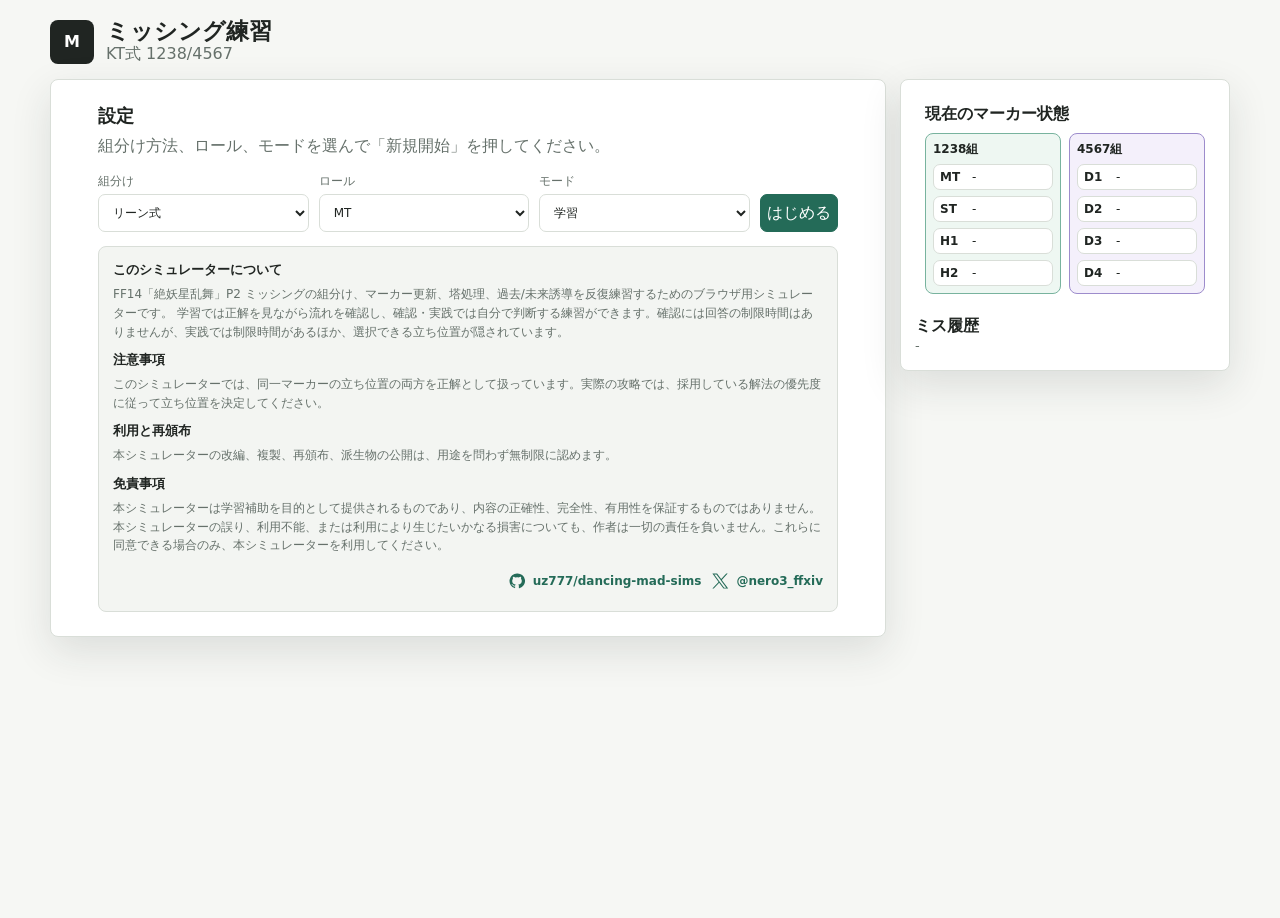
==== p2-missing/index.html @ bab9f6a1 "initial" ====
<!doctype html>
<html lang="ja">
    <head>
        <meta charset="utf-8" />
        <meta name="viewport" content="width=device-width, initial-scale=1" />
        <title>ミッシング練習 MVP</title>
        <link
            rel="stylesheet"
            href="https://cdnjs.cloudflare.com/ajax/libs/font-awesome/6.5.2/css/all.min.css"
        />
        <link rel="stylesheet" href="styles.css" />
    </head>
    <body>
        <main class="app">
            <section class="topbar" aria-label="練習設定">
                <div class="brand">
                    <span class="brand-mark">M</span>
                    <div>
                        <h1>ミッシング練習</h1>
                        <p>KT式 1238/4567</p>
                    </div>
                </div>

                <div class="controls">
                    <label class="field">
                        <span>組分け</span>
                        <select id="methodSelect">
                            <option value="lean">リーン式</option>
                            <option value="yarn">ヤーン式</option>
                        </select>
                    </label>
                    <label class="field">
                        <span>ロール</span>
                        <select id="roleSelect"></select>
                    </label>
                    <label class="field">
                        <span>モード</span>
                        <select id="modeSelect">
                            <option value="study">学習</option>
                            <option value="check">確認</option>
                            <option value="trial">実戦</option>
                        </select>
                    </label>
                    <button id="newRunButton" class="primary" type="button">
                        はじめる
                    </button>
                </div>
            </section>

            <section id="setupPanel" class="setup-panel panel">
                <h2>設定</h2>
                <p>
                    組分け方法、ロール、モードを選んで「新規開始」を押してください。
                </p>
                <div class="tool-info">
                    <section>
                        <h3>このシミュレーターについて</h3>
                        <p>
                            FF14「絶妖星乱舞」P2
                            ミッシングの組分け、マーカー更新、塔処理、過去/未来誘導を反復練習するためのブラウザ用シミュレーターです。
                            学習では正解を見ながら流れを確認し、確認・実践では自分で判断する練習ができます。確認には回答の制限時間はありませんが、実践では制限時間があるほか、選択できる立ち位置が隠されています。
                        </p>
                    </section>
                    <section class="priority-note">
                        <h3>注意事項</h3>
                        <p>
                            このシミュレーターでは、同一マーカーの立ち位置の両方を正解として扱っています。実際の攻略では、採用している解法の優先度に従って立ち位置を決定してください。
                        </p>
                    </section>
                    <section class="license-note">
                        <h3>利用と再頒布</h3>
                        <p>
                            本シミュレーターの改編、複製、再頒布、派生物の公開は、用途を問わず無制限に認めます。
                        </p>
                    </section>
                    <section class="disclaimer">
                        <h3>免責事項</h3>
                        <p>
                            本シミュレーターは学習補助を目的として提供されるものであり、内容の正確性、完全性、有用性を保証するものではありません。本シミュレーターの誤り、利用不能、または利用により生じたいかなる損害についても、作者は一切の責任を負いません。これらに同意できる場合のみ、本シミュレーターを利用してください。
                        </p>
                    </section>
                    <div class="info-links">
                        <a
                            href="https://github.com/uz777/dancing-mad-sims"
                            target="_blank"
                            rel="noreferrer"
                            aria-label="GitHub repository"
                        >
                            <svg viewBox="0 0 24 24" aria-hidden="true">
                                <path
                                    d="M12 2a10 10 0 0 0-3.16 19.49c.5.09.68-.22.68-.48v-1.7c-2.78.6-3.37-1.18-3.37-1.18-.45-1.15-1.1-1.46-1.1-1.46-.9-.62.07-.6.07-.6 1 .07 1.53 1.03 1.53 1.03.89 1.52 2.34 1.08 2.9.83.09-.64.35-1.08.63-1.33-2.22-.25-4.56-1.11-4.56-4.94 0-1.09.39-1.98 1.03-2.68-.1-.25-.45-1.27.1-2.65 0 0 .84-.27 2.75 1.02A9.56 9.56 0 0 1 12 6.99c.85 0 1.7.11 2.5.34 1.9-1.29 2.74-1.02 2.74-1.02.55 1.38.2 2.4.1 2.65.64.7 1.03 1.59 1.03 2.68 0 3.84-2.34 4.68-4.57 4.93.36.31.68.92.68 1.86v2.76c0 .27.18.58.69.48A10 10 0 0 0 12 2Z"
                                />
                            </svg>
                            <span>uz777/dancing-mad-sims</span>
                        </a>
                        <a
                            href="https://x.com/nero3_ffxiv"
                            target="_blank"
                            rel="noreferrer"
                            aria-label="X account"
                        >
                            <svg viewBox="0 0 24 24" aria-hidden="true">
                                <path
                                    d="M14.4 10.55 22.25 2h-1.86l-6.82 7.43L8.13 2H1.85l8.23 11.24L1.85 22h1.86l7.2-7.64L16.67 22h6.28l-8.55-11.45Zm-2.55 2.78-.83-1.12L4.38 3.32h2.86l5.35 7.16.83 1.12 6.97 9.34h-2.86l-5.68-7.61Z"
                                />
                            </svg>
                            <span>@nero3_ffxiv</span>
                        </a>
                    </div>
                </div>
            </section>

            <section id="groupPanel" class="group-panel panel hidden">
                <div class="group-panel-head">
                    <h2>組分け判定</h2>
                    <p id="groupQuestion"></p>
                </div>
                <div id="groupDebuffs" class="group-debuffs"></div>
                <div class="group-timer-progress" aria-hidden="true">
                    <span id="groupTimerBar"></span>
                </div>
                <div class="group-choice-row">
                    <button id="chooseGroupA" class="primary" type="button">
                        1238組
                    </button>
                    <button id="chooseGroupB" class="primary alt" type="button">
                        4567組
                    </button>
                </div>
                <div
                    id="groupFeedback"
                    class="feedback"
                    aria-live="polite"
                ></div>
            </section>

            <section class="main-grid">
                <section class="arena-panel" aria-label="フィールド">
                    <div class="arena-head">
                        <div>
                            <h2 id="taskTitle">位置を選択</h2>
                            <p id="taskText">
                                正しい立ち位置マーカーをクリックしてください。
                            </p>
                        </div>
                    </div>

                    <div
                        id="arena"
                        class="arena"
                        aria-label="立ち位置選択エリア"
                    >
                        <div class="half-aoe" aria-hidden="true"></div>
                        <div class="arena-top">
                            <div
                                id="roundTrack"
                                class="round-track arena-round-track"
                                aria-label="進行"
                            ></div>
                            <div
                                id="debuffBadge"
                                class="debuff-badge"
                                aria-label="現在表示"
                            ></div>
                        </div>
                        <div class="boss" aria-hidden="true">K</div>
                        <div
                            id="castLabel"
                            class="cast-label"
                            aria-hidden="true"
                        ></div>
                        <div class="target-ring" aria-hidden="true"></div>
                        <div class="tower tower-left" aria-hidden="true">
                            左塔
                        </div>
                        <div class="tower tower-right" aria-hidden="true">
                            右塔
                        </div>
                        <div class="timer-progress" aria-hidden="true">
                            <span id="timerBar"></span>
                        </div>
                    </div>

                    <div
                        id="feedback"
                        class="feedback"
                        aria-live="polite"
                    ></div>
                    <div class="action-row">
                        <button id="nextButton" class="primary" type="button">
                            次へ
                        </button>
                    </div>
                </section>

                <aside class="side-panel" aria-label="ログ">
                    <section class="party-display" aria-label="現在表示">
                        <div class="party-display-head">
                            <h2>現在のマーカー状態</h2>
                        </div>
                        <div id="partyGroups" class="party-groups"></div>
                    </section>

                    <section>
                        <h2>ミス履歴</h2>
                        <div id="mistakeLog" class="mistake-log">
                            まだありません。
                        </div>
                    </section>
                </aside>
            </section>

            <section id="resultPanel" class="result-panel panel hidden">
                <h2>結果</h2>
                <p id="resultText"></p>
                <button id="againButton" class="primary" type="button">
                    もう一度
                </button>
            </section>
        </main>

        <script src="app.js"></script>
    </body>
</html>
---- p2-missing/styles.css ----
:root {
  color-scheme: light;
  --bg: #f6f7f4;
  --panel: #ffffff;
  --ink: #202522;
  --muted: #66716b;
  --line: #d9ded8;
  --accent: #246b58;
  --accent-2: #c74734;
  --gold: #d49a2f;
  --blue: #2f6fba;
  --green: #2d8a61;
  --danger: #b93030;
  --ok: #1f7a54;
  --shadow: 0 14px 40px rgba(35, 42, 38, 0.12);
}

* {
  box-sizing: border-box;
}

body {
  margin: 0;
  min-height: 100vh;
  background: var(--bg);
  color: var(--ink);
  font-family:
    "Segoe UI",
    system-ui,
    -apple-system,
    sans-serif;
}

button,
select {
  font: inherit;
}

button {
  min-height: 38px;
  border: 1px solid var(--group-border, var(--line));
  border-radius: 7px;
  background: #fff;
  color: var(--ink);
  cursor: pointer;
}

button:disabled {
  cursor: not-allowed;
  opacity: 0.45;
}

.primary {
  border-color: var(--accent);
  background: var(--accent);
  color: #fff;
}

.ghost {
  background: transparent;
}

.app {
  width: min(1180px, calc(100vw - 28px));
  margin: 18px auto 28px;
}

.topbar {
  display: flex;
  align-items: center;
  justify-content: space-between;
  gap: 18px;
  margin-bottom: 14px;
}

.brand {
  display: flex;
  align-items: center;
  gap: 12px;
}

.brand-mark {
  display: grid;
  width: 44px;
  height: 44px;
  place-items: center;
  border-radius: 8px;
  background: var(--ink);
  color: #fff;
  font-weight: 800;
}

h1,
h2,
p {
  margin: 0;
}

h1 {
  font-size: 23px;
  line-height: 1.15;
}

.brand p,
.arena-head p,
.status-block span {
  color: var(--muted);
}

.controls {
  display: flex;
  align-items: end;
  gap: 10px;
  flex-wrap: wrap;
}

.field {
  display: grid;
  gap: 4px;
  color: var(--muted);
  font-size: 12px;
}

select {
  min-width: 112px;
  min-height: 38px;
  border: 1px solid var(--line);
  border-radius: 7px;
  background: #fff;
  color: var(--ink);
  padding: 0 10px;
}

.round-pill.group-1238,
.party-group.group-1238 {
  --group-bg: #eef7f2;
  --group-border: #78b39e;
}

.debuff-badge.group-1238 {
  --group-bg: #eef7f2;
  --group-border: #78b39e;
}

.round-pill.group-4567,
.party-group.group-4567 {
  --group-bg: #f4f0fb;
  --group-border: #9d8ccc;
}

.debuff-badge.group-4567 {
  --group-bg: #f4f0fb;
  --group-border: #9d8ccc;
}

.round-pill,
.party-group,
.debuff-badge {
  background: var(--group-bg, #fff);
  border-color: var(--group-border, var(--line));
}

.main-grid {
  display: grid;
  grid-template-columns: minmax(0, 1fr) 330px;
  gap: 14px;
  align-items: start;
}

.arena-panel,
.side-panel {
  border: 1px solid var(--line);
  border-radius: 8px;
  background: var(--panel);
  box-shadow: var(--shadow);
}

.hidden {
  display: none !important;
}

.panel {
  border: 1px solid var(--line);
  border-radius: 8px;
  background: var(--panel);
  box-shadow: var(--shadow);
  padding: 18px;
}

.setup-panel,
.group-panel,
.result-panel {
  max-width: min(100%, 760px);
  margin: 0 auto;
}

.arena-panel > .panel {
  border: 0;
  box-shadow: none;
  padding: 10px;
}

.setup-panel .controls {
  display: grid;
  grid-template-columns: repeat(3, minmax(120px, 1fr)) auto;
  align-items: end;
  margin-top: 16px;
}

.setup-panel .controls .field,
.setup-panel .controls select,
.setup-panel .controls button {
  width: 100%;
}

.setup-panel h2,
.group-panel h2,
.result-panel h2 {
  margin: 0 0 8px;
  font-size: 18px;
}

.setup-panel p,
.group-panel p,
.result-panel p {
  margin: 0;
  color: var(--muted);
}

.tool-info {
  display: grid;
  gap: 10px;
  margin-top: 14px;
  padding: 14px;
  border: 1px solid var(--line);
  border-radius: 8px;
  background: #f3f5f2;
  color: var(--muted);
}

.tool-info section {
  padding: 0;
  border: 0;
  background: transparent;
}

.tool-info h3 {
  margin: 0 0 6px;
  color: var(--ink);
  font-size: 13px;
}

.tool-info p {
  font-size: 12px;
  line-height: 1.55;
}

.info-links {
  display: flex;
  flex-wrap: wrap;
  justify-content: flex-end;
  gap: 10px;
}

.info-links a {
  display: inline-flex;
  align-items: center;
  gap: 7px;
  min-height: 32px;
  border: 0;
  background: transparent;
  color: var(--accent);
  font-size: 12px;
  font-weight: 700;
  text-decoration: none;
}

.info-links a:hover {
  text-decoration: underline;
}

.info-links svg {
  width: 18px;
  height: 18px;
  fill: currentColor;
  flex: 0 0 auto;
}

.license-note {
  border-color: transparent !important;
  background: transparent !important;
}

.disclaimer {
  border-color: transparent !important;
  background: transparent !important;
}

.result-panel {
  text-align: center;
}

.result-panel p {
  margin-bottom: 18px;
}

#againButton {
  min-width: 180px;
  min-height: 54px;
  font-size: 16px;
  font-weight: 800;
}

.group-panel-head {
  order: 1;
  display: grid;
  gap: 4px;
  margin-bottom: 14px;
}

.group-debuffs {
  order: 2;
  display: grid;
  grid-template-columns: repeat(4, minmax(0, 1fr));
  gap: 8px;
  width: min(100%, 680px, 66vh);
  margin: 0 auto;
}

.group-pair {
  display: grid;
  gap: 8px;
}

.group-debuff-card {
  display: grid;
  grid-template-columns: 34px 1fr;
  align-items: center;
  gap: 8px;
  min-height: 48px;
  padding: 8px;
  border: 1px solid var(--line);
  border-radius: 8px;
  background: #fff;
}

.group-debuff-card.me {
  border-color: var(--gold);
  background: #fff4d9;
  box-shadow: inset 0 0 0 1px rgba(212, 154, 47, 0.55), 0 0 0 2px rgba(212, 154, 47, 0.18);
}

.group-choice-row {
  order: 5;
  display: flex;
  justify-content: center;
  gap: 14px;
  width: min(100%, 680px, 66vh);
  margin: 14px auto 0;
}

.group-choice-row button {
  min-width: 150px;
  min-height: 54px;
  font-size: 16px;
  font-weight: 800;
}

#chooseGroupA {
  border-color: #78b39e;
  background: #e4f4ed;
  color: #164c3d;
}

#chooseGroupB {
  border-color: #9d8ccc;
  background: #eee8fb;
  color: #49397e;
}

.group-choice-row button.answer {
  border-color: var(--gold);
  background: #fff4d9;
  color: var(--ink);
  box-shadow: 0 0 0 4px rgba(212, 154, 47, 0.2);
  animation: buttonAnswerPulse 1050ms ease-in-out infinite;
}

.group-choice-row button.selected {
  outline: 3px solid rgba(32, 37, 34, 0.24);
  box-shadow: inset 0 0 0 2px rgba(32, 37, 34, 0.12);
}

.group-timer-progress {
  order: 3;
  display: none;
  height: 10px;
  margin-top: 14px;
  overflow: hidden;
  border: 1px solid rgba(32, 37, 34, 0.26);
  border-radius: 999px;
  background: rgba(255, 255, 255, 0.82);
  width: min(100%, 680px, 66vh);
  margin-right: auto;
  margin-left: auto;
}

.group-panel.timer-active .group-timer-progress {
  display: block;
}

.group-timer-progress span {
  display: block;
  width: 100%;
  height: 100%;
  border-radius: inherit;
  background: var(--accent);
  transition: width 160ms linear;
}

.arena-panel {
  padding: 14px;
}

.arena-head {
  display: flex;
  align-items: start;
  justify-content: space-between;
  gap: 12px;
  min-height: 46px;
  margin-bottom: 12px;
}

.arena-head h2,
.side-panel h2 {
  font-size: 16px;
}

.arena-head h2,
.arena-head p {
  visibility: hidden;
}

.arena {
  position: relative;
  aspect-ratio: 1 / 1;
  max-height: min(66vh, 680px);
  min-height: 440px;
  margin: 0 auto;
  overflow: hidden;
  border: 2px solid #aeb8af;
  border-radius: 8px;
  background:
    linear-gradient(to right, rgba(0, 0, 0, 0.08) 0, transparent 0.2%, transparent 24.8%, rgba(0, 0, 0, 0.08) 25%, transparent 25.2%, transparent 49.8%, rgba(0, 0, 0, 0.14) 50%, transparent 50.2%, transparent 74.8%, rgba(0, 0, 0, 0.08) 75%, transparent 75.2%, transparent 99.8%, rgba(0, 0, 0, 0.08) 100%),
    linear-gradient(to bottom, rgba(0, 0, 0, 0.08) 0, transparent 0.2%, transparent 24.8%, rgba(0, 0, 0, 0.08) 25%, transparent 25.2%, transparent 49.8%, rgba(0, 0, 0, 0.14) 50%, transparent 50.2%, transparent 74.8%, rgba(0, 0, 0, 0.08) 75%, transparent 75.2%, transparent 99.8%, rgba(0, 0, 0, 0.08) 100%),
    #eef1ea;
}

.half-aoe {
  position: absolute;
  inset: 0 0 50% 0;
  display: none;
  background: rgba(199, 71, 52, 0.17);
  border-bottom: 2px solid rgba(199, 71, 52, 0.4);
}

.arena.has-half .half-aoe {
  display: block;
}

.boss {
  position: absolute;
  left: 50%;
  top: 50%;
  z-index: 4;
  display: grid;
  width: 46px;
  height: 46px;
  place-items: center;
  transform: translate(-50%, -50%);
  border-radius: 50%;
  background: #1f2524;
  color: #fff;
  font-weight: 800;
}

.cast-label {
  position: absolute;
  left: 50%;
  top: calc(50% - 34px);
  z-index: 9;
  display: none;
  min-width: 136px;
  padding: 8px 14px;
  transform: translate(-50%, -100%);
  border: 2px solid #1f2524;
  border-radius: 8px;
  background: rgba(255, 255, 255, 0.96);
  color: #111;
  font-size: 20px;
  font-weight: 900;
  text-align: center;
  box-shadow: 0 8px 20px rgba(30, 36, 33, 0.18);
}

.cast-label.visible {
  display: block;
}

.target-ring {
  position: absolute;
  left: 50%;
  top: 50%;
  width: 44%;
  height: 44%;
  transform: translate(-50%, -50%);
  border: 2px dashed rgba(36, 107, 88, 0.45);
  border-radius: 50%;
}

.timer-progress {
  position: absolute;
  left: 4%;
  right: 4%;
  top: calc(3% + 54px);
  z-index: 10;
  display: none;
  width: auto;
  height: 10px;
  overflow: hidden;
  border: 1px solid rgba(32, 37, 34, 0.26);
  border-radius: 999px;
  background: rgba(255, 255, 255, 0.82);
}

.arena.timer-active .timer-progress {
  display: block;
}

.timer-progress span {
  display: block;
  width: 100%;
  height: 100%;
  border-radius: inherit;
  background: var(--accent);
  transition: width 160ms linear;
}

.tower {
  position: absolute;
  top: 70%;
  z-index: 3;
  display: grid;
  width: 28%;
  height: 28%;
  place-items: center;
  transform: translate(-50%, -50%);
  border: 3px solid var(--gold);
  border-radius: 50%;
  background: rgba(212, 154, 47, 0.16);
  color: #6a4910;
  font-weight: 800;
}

.tower-left {
  left: 30%;
}

.tower-right {
  left: 70%;
}

.spot {
  position: absolute;
  z-index: 7;
  display: grid;
  width: 24px;
  height: 24px;
  min-height: 24px;
  padding: 0;
  place-items: center;
  transform: translate(-50%, -50%);
  border: 2px solid #111;
  border-radius: 50%;
  background: #ffffff;
  color: var(--ink);
  box-shadow: 0 4px 10px rgba(30, 36, 33, 0.18);
}

.spot::after {
  content: "";
  width: 10px;
  height: 10px;
  border-radius: 50%;
  background: #111;
}

.spot.answer {
  outline: 5px solid rgba(0, 0, 0, 0.2);
  animation: answerPulse 1050ms ease-in-out infinite;
  border-width: 3px;
  box-shadow: 0 0 0 8px rgba(212, 154, 47, 0.22), 0 8px 18px rgba(30, 36, 33, 0.24);
}

.spot.selectable {
  cursor: pointer;
}

.study-mode .spot {
  cursor: pointer;
}

.study-mode .spot:not(.answer) {
  opacity: 0.32;
}

.trial-mode .spot.invisible-hit {
  width: 24px;
  height: 24px;
  min-height: 24px;
  border-color: transparent;
  background: transparent;
  opacity: 1;
  box-shadow: none;
}

.trial-mode .spot.invisible-hit::before {
  content: "";
  position: absolute;
  left: 50%;
  top: 50%;
  width: 46px;
  height: 46px;
  transform: translate(-50%, -50%);
  border-radius: 50%;
  background: transparent;
}

.trial-mode .spot.invisible-hit.correct,
.trial-mode .spot.invisible-hit.wrong {
  border: 2px solid #111;
  background: #fff;
  opacity: 1;
  box-shadow: 0 4px 10px rgba(30, 36, 33, 0.18);
}

.trial-mode .spot.invisible-hit.correct::after,
.trial-mode .spot.invisible-hit.wrong::after {
  display: block;
}

.trial-mode .spot.invisible-hit::after {
  display: none;
}

.spot.selectable:hover {
  border-color: #111;
  outline: 4px solid rgba(0, 0, 0, 0.12);
}

.spot.selected {
  border-color: #111;
  background: #fff;
}

.spot.wrong {
  border-color: var(--danger);
  background: #fae1dd;
}

.spot.correct {
  border-color: #111;
  background: #fff;
}

.arena-top {
  position: absolute;
  left: 4%;
  right: 4%;
  top: 3%;
  z-index: 12;
  display: grid;
  grid-template-columns: minmax(0, 1fr) 136px;
  gap: 8px;
  align-items: stretch;
}

.arena-round-track {
  width: 100%;
}

.feedback {
  width: min(100%, 680px, 66vh);
  min-height: 50px;
  margin: 12px auto 0;
  padding: 12px;
  border: 1px solid var(--line);
  border-radius: 8px;
  background: #fafbf8;
  color: var(--muted);
}

#groupFeedback {
  order: 4;
  width: min(100%, 680px, 66vh);
}

.group-panel {
  display: flex;
  flex-direction: column;
}

.feedback.ok {
  border-color: rgba(31, 122, 84, 0.35);
  background: #eef8f3;
  color: var(--ok);
}

.feedback.bad {
  border-color: rgba(185, 48, 48, 0.3);
  background: #fff0ee;
  color: var(--danger);
}

.action-row {
  display: flex;
  justify-content: end;
  gap: 10px;
  width: min(100%, 680px, 66vh);
  margin-right: auto;
  margin-left: auto;
  margin-top: 12px;
}

.side-panel {
  display: grid;
  gap: 12px;
  padding: 14px;
}

.round-track {
  display: grid;
  grid-template-columns: repeat(12, minmax(0, 1fr));
  gap: 4px;
}

.round-pill {
  display: grid;
  min-height: 36px;
  place-items: center;
  border: 1px solid var(--group-border, var(--line));
  border-radius: 7px;
  background: var(--group-bg, #fff);
  padding: 0;
  font-size: 15px;
  font-weight: 800;
}

.round-pill.guide-pill {
  border-style: dashed;
  --group-bg: #f1f2f0;
  --group-border: #b8beb8;
  color: #505852;
  font-size: 13px;
}

.round-pill.current {
  border-color: #111;
  box-shadow: 0 0 0 3px rgba(0, 0, 0, 0.18);
  transform: translateY(-1px);
}

.round-pill.round-pulse {
  animation: roundPulse 680ms ease-out;
}

.round-pill.done {
  color: var(--ok);
}

.round-pill.missed {
  color: var(--danger);
}

.party-list {
  display: grid;
  gap: 6px;
}

.party-display {
  padding: 10px;
  border: 0;
  border-radius: 0;
  background: transparent;
}

.party-display-head {
  display: flex;
  align-items: baseline;
  justify-content: space-between;
  gap: 12px;
  margin-bottom: 8px;
}

.party-display h2 {
  font-size: 16px;
}

.party-groups {
  display: grid;
  grid-template-columns: repeat(2, minmax(0, 1fr));
  gap: 8px;
}

.party-group {
  border: 1px solid var(--group-border, var(--line));
  border-radius: 8px;
  background: var(--group-bg, #fff);
  padding: 7px;
}

.party-group h3 {
  margin: 0 0 6px;
  font-size: 12px;
}

.party-row {
  display: grid;
  grid-template-columns: 28px 1fr;
  align-items: center;
  gap: 4px;
  padding: 5px 6px;
  border: 1px solid var(--line);
  border-radius: 7px;
  background: #fff;
  font-size: 12px;
}

.party-row.me {
  border-color: var(--gold);
  background: #fff4d9;
  box-shadow: inset 0 0 0 1px rgba(212, 154, 47, 0.55), 0 0 0 2px rgba(212, 154, 47, 0.18);
}

.debuff-badge,
.mini-debuff {
  display: inline-flex;
  align-items: center;
  gap: 6px;
}

.debuff-badge {
  width: 100%;
  min-width: 0;
  min-height: 36px;
  justify-content: center;
  border: 1px solid var(--group-border, var(--line));
  border-radius: 8px;
  padding: 8px 10px;
}

.debuff-badge.marker-pulse {
  animation: markerPulse 620ms ease-out;
}

.debuff-text {
  display: grid;
  gap: 1px;
  line-height: 1.1;
}

.debuff-text strong {
  font-size: 13px;
}

.debuff-text small {
  color: var(--muted);
  font-size: 11px;
}

.aura {
  display: inline-grid;
  width: 26px;
  height: 26px;
  flex: 0 0 auto;
  place-items: center;
  color: #202320;
}

.aura i {
  display: block;
  font-size: 18px;
  line-height: 1;
}

.aura-share,
.aura-circle,
.aura-fan {
  color: #c85a00;
}

.aura-guide {
  color: #4a4d52;
}

.marker-float {
  position: absolute;
  z-index: 22;
  display: grid;
  width: 102px;
  height: 102px;
  place-items: center;
  transform: translate(-50%, -50%);
  pointer-events: none;
  animation: markerFloat 1150ms ease-out forwards;
}

.marker-float .aura {
  width: 102px;
  height: 102px;
  border: 2px solid rgba(200, 90, 0, 0.44);
  border-radius: 50%;
  background: rgba(255, 248, 236, 0.96);
  box-shadow: 0 0 0 14px rgba(200, 90, 0, 0.13), 0 18px 36px rgba(58, 34, 8, 0.24);
}

.marker-float .aura i {
  font-size: 66px;
}

.mistake-log {
  display: grid;
  gap: 8px;
  color: var(--muted);
  font-size: 13px;
  line-height: 1.45;
}

.mistake-item {
  padding: 8px;
  border: 1px solid rgba(185, 48, 48, 0.24);
  border-radius: 7px;
  background: #fff6f4;
  color: #7d2922;
}

@keyframes roundPulse {
  0% {
    transform: translateY(-1px) scale(1);
    box-shadow: 0 0 0 3px rgba(0, 0, 0, 0.18);
  }
  35% {
    transform: translateY(-2px) scale(1.14);
    box-shadow: 0 0 0 8px rgba(36, 107, 88, 0.24);
  }
  100% {
    transform: translateY(-1px) scale(1);
    box-shadow: 0 0 0 3px rgba(0, 0, 0, 0.18);
  }
}

@keyframes markerPulse {
  0% {
    transform: scale(1);
    box-shadow: 0 0 0 0 rgba(36, 107, 88, 0);
  }
  35% {
    transform: scale(1.08);
    box-shadow: 0 0 0 8px rgba(36, 107, 88, 0.22);
  }
  100% {
    transform: scale(1);
    box-shadow: 0 0 0 0 rgba(36, 107, 88, 0);
  }
}

@keyframes markerFloat {
  0% {
    opacity: 0;
    transform: translate(-50%, -70%) scale(0.62);
  }
  18% {
    opacity: 1;
    transform: translate(-50%, -128%) scale(1.08);
  }
  72% {
    opacity: 1;
    transform: translate(-50%, -188%) scale(1);
  }
  100% {
    opacity: 0;
    transform: translate(-50%, -238%) scale(0.92);
  }
}

@keyframes answerPulse {
  0%,
  100% {
    transform: translate(-50%, -50%) scale(1);
    outline-color: rgba(212, 154, 47, 0.32);
  }
  50% {
    transform: translate(-50%, -50%) scale(1.24);
    outline-color: rgba(212, 154, 47, 0.66);
  }
}

@keyframes buttonAnswerPulse {
  0%,
  100% {
    transform: scale(1);
  }
  50% {
    transform: scale(1.06);
  }
}

@media (max-width: 900px) {
  .topbar,
  .main-grid {
    grid-template-columns: 1fr;
  }

  .topbar {
    display: grid;
  }

  .round-track {
    grid-template-columns: repeat(4, 1fr);
  }

  .arena-top {
    grid-template-columns: minmax(0, 1fr) 104px;
    gap: 6px;
  }

  .round-pill {
    min-height: 26px;
    font-size: 13px;
  }

  .timer-progress {
    top: calc(3% + 72px);
  }

  .main-grid {
    display: grid;
  }

  .arena {
    min-height: 320px;
  }
}

@media (max-width: 520px) {
  .app {
    width: min(100vw - 16px, 1180px);
    margin-top: 8px;
  }

  .controls {
    align-items: stretch;
  }

  .field,
  .controls button {
    width: 100%;
  }

  select {
    width: 100%;
  }

  .arena-head {
    align-items: stretch;
    flex-wrap: wrap;
  }

  .debuff-badge {
    width: 100%;
    justify-content: start;
  }

  .spot {
    width: 18px;
    height: 18px;
    min-height: 18px;
  }

  .tower {
    width: 28%;
    height: 28%;
    font-size: 11px;
    color: transparent;
  }

}
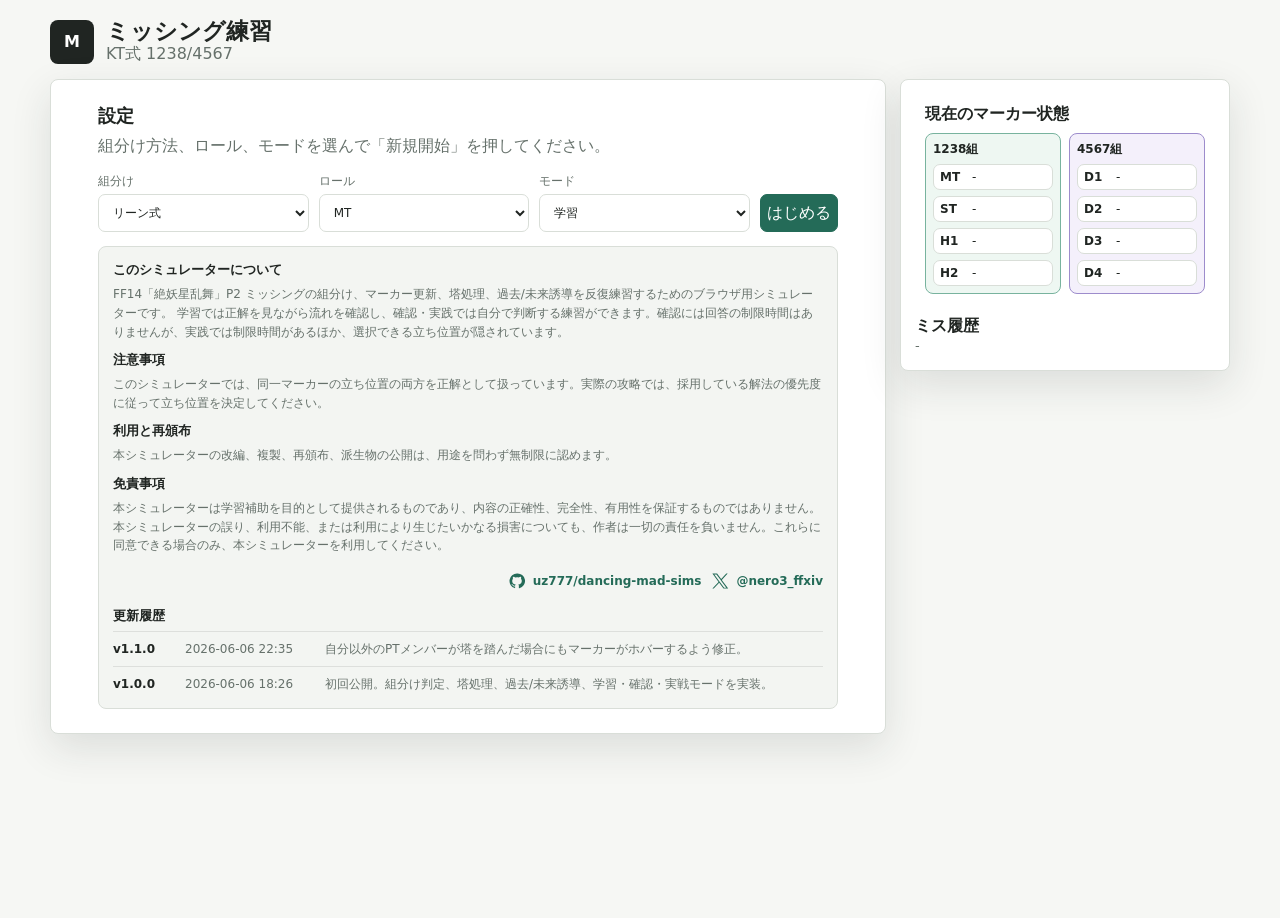
==== commit 1c155e97: "自分以外のPTメンバーが塔を踏んだ場合にもマーカーがホバーするよう修正。" ====
--- a/p2-missing/index.html
+++ b/p2-missing/index.html
@@ -107,6 +107,29 @@
                             <span>@nero3_ffxiv</span>
                         </a>
                     </div>
+                    <section class="changelog">
+                        <h3>更新履歴</h3>
+                        <div class="changelog-list">
+                            <div class="changelog-row">
+                                <strong>v1.1.0</strong>
+                                <time datetime="2026-06-06T22:35:00+09:00">
+                                    2026-06-06 22:35
+                                </time>
+                                <p>
+                                    自分以外のPTメンバーが塔を踏んだ場合にもマーカーがホバーするよう修正。
+                                </p>
+                            </div>
+                            <div class="changelog-row">
+                                <strong>v1.0.0</strong>
+                                <time datetime="2026-06-06T18:26:00+09:00">
+                                    2026-06-06 18:26
+                                </time>
+                                <p>
+                                    初回公開。組分け判定、塔処理、過去/未来誘導、学習・確認・実戦モードを実装。
+                                </p>
+                            </div>
+                        </div>
+                    </section>
                 </div>
             </section>
 
--- a/p2-missing/styles.css
+++ b/p2-missing/styles.css
@@ -284,6 +284,31 @@
   height: 18px;
   fill: currentColor;
   flex: 0 0 auto;
+}
+
+.changelog-list {
+  display: grid;
+  gap: 8px;
+}
+
+.changelog-row {
+  display: grid;
+  grid-template-columns: 64px 132px minmax(0, 1fr);
+  gap: 8px;
+  align-items: baseline;
+  padding-top: 8px;
+  border-top: 1px solid rgba(32, 37, 34, 0.1);
+}
+
+.changelog-row strong {
+  color: var(--ink);
+  font-size: 12px;
+}
+
+.changelog-row time {
+  color: var(--muted);
+  font-size: 12px;
+  font-variant-numeric: tabular-nums;
 }
 
 .license-note {
@@ -910,9 +935,10 @@
   width: 102px;
   height: 102px;
   place-items: center;
-  transform: translate(-50%, -50%);
+  opacity: 0;
+  transform: translate(-50%, -92%);
   pointer-events: none;
-  animation: markerFloat 1150ms ease-out forwards;
+  animation: markerFloat 1725ms linear both;
 }
 
 .marker-float .aura {
@@ -977,19 +1003,19 @@
 @keyframes markerFloat {
   0% {
     opacity: 0;
-    transform: translate(-50%, -70%) scale(0.62);
-  }
-  18% {
+    transform: translate(-50%, -92%);
+  }
+  20% {
     opacity: 1;
-    transform: translate(-50%, -128%) scale(1.08);
-  }
-  72% {
+    transform: translate(-50%, -114%);
+  }
+  80% {
     opacity: 1;
-    transform: translate(-50%, -188%) scale(1);
+    transform: translate(-50%, -180%);
   }
   100% {
     opacity: 0;
-    transform: translate(-50%, -238%) scale(0.92);
+    transform: translate(-50%, -202%);
   }
 }
 
@@ -1081,6 +1107,11 @@
     justify-content: start;
   }
 
+  .changelog-row {
+    grid-template-columns: 1fr;
+    gap: 3px;
+  }
+
   .spot {
     width: 18px;
     height: 18px;
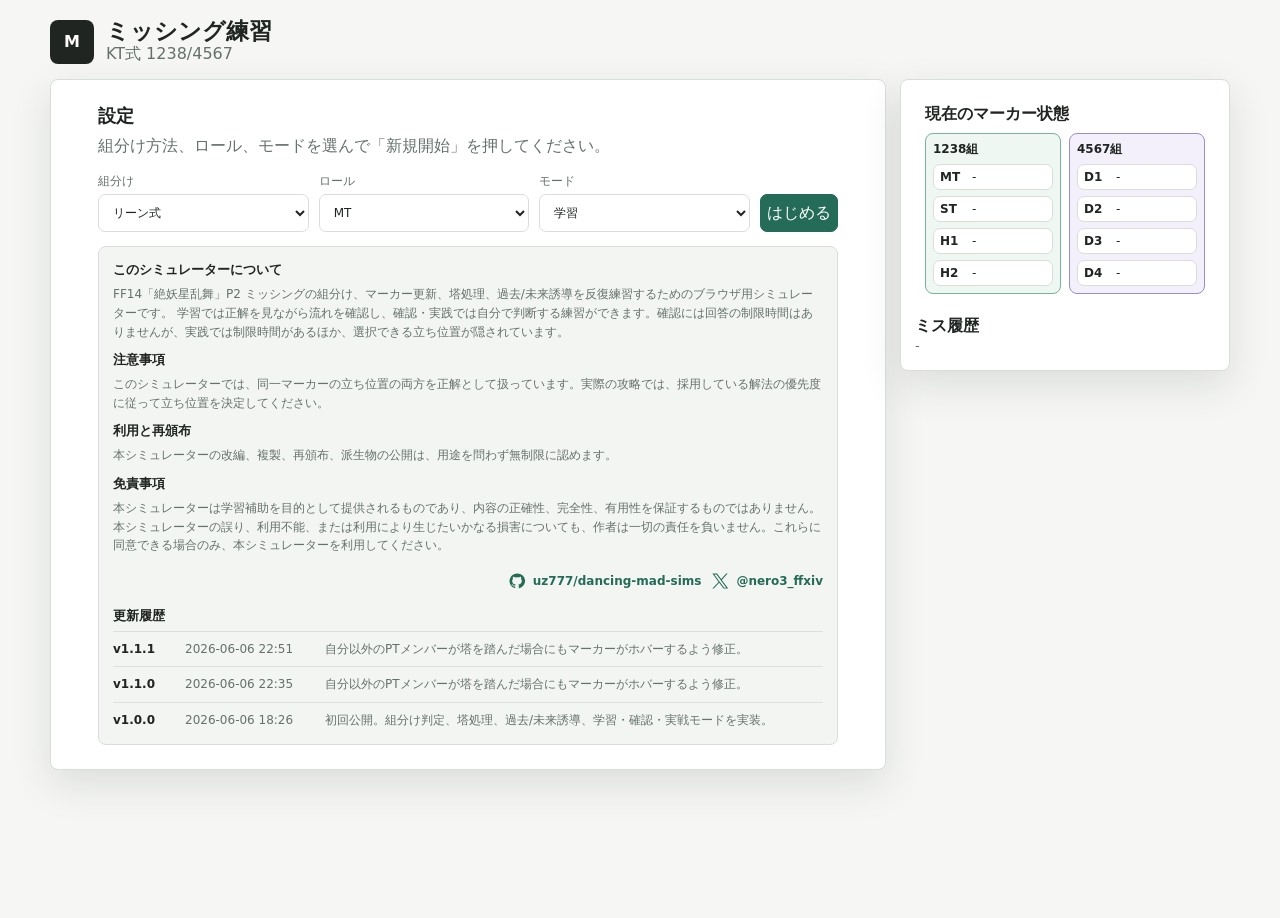
==== commit eb025c29: "軽微な文言修正。" ====
--- a/p2-missing/index.html
+++ b/p2-missing/index.html
@@ -111,6 +111,15 @@
                         <h3>更新履歴</h3>
                         <div class="changelog-list">
                             <div class="changelog-row">
+                                <strong>v1.1.1</strong>
+                                <time datetime="2026-06-06T22:51:00+09:00">
+                                    2026-06-06 22:51
+                                </time>
+                                <p>
+                                    自分以外のPTメンバーが塔を踏んだ場合にもマーカーがホバーするよう修正。
+                                </p>
+                            </div>
+                            <div class="changelog-row">
                                 <strong>v1.1.0</strong>
                                 <time datetime="2026-06-06T22:35:00+09:00">
                                     2026-06-06 22:35
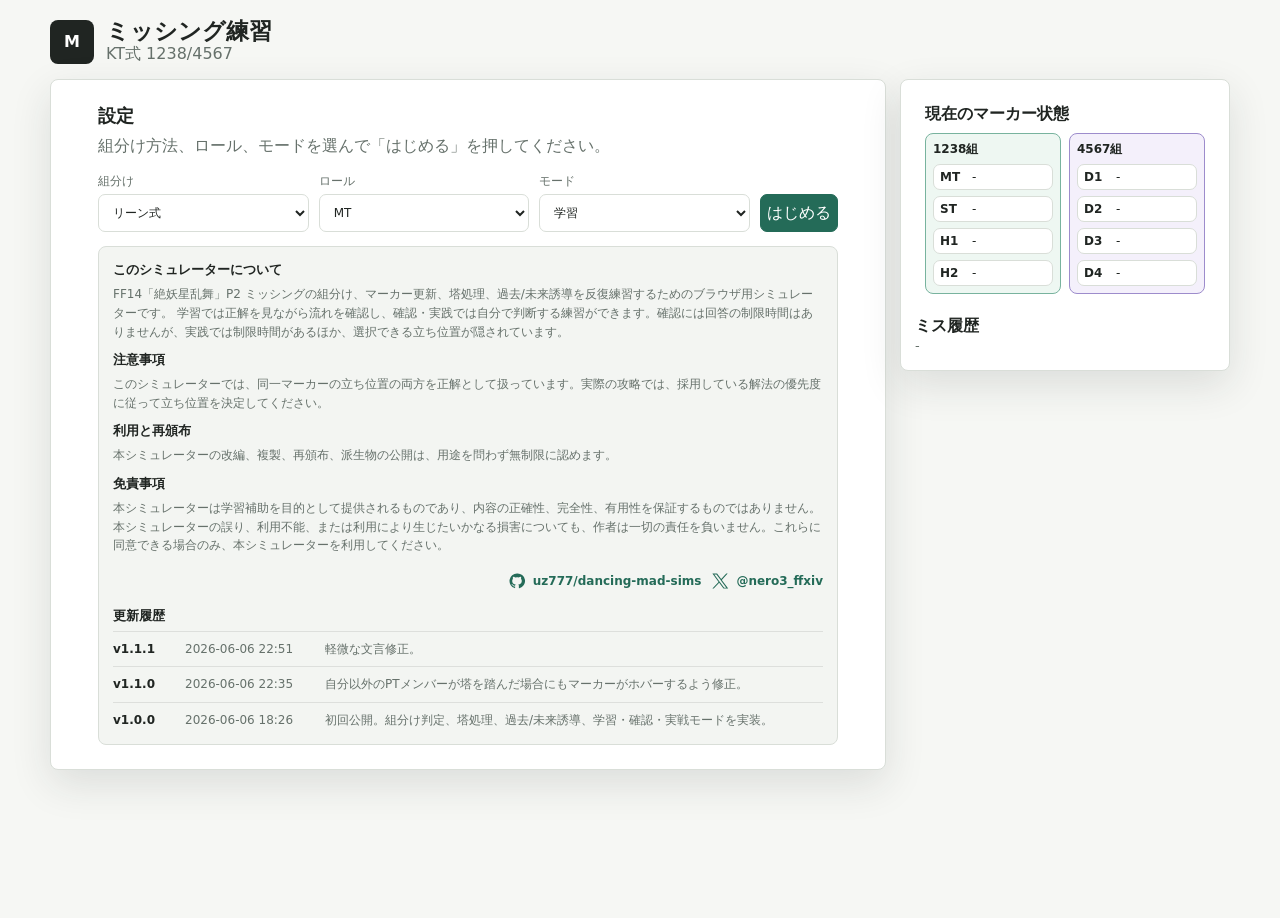
==== commit f9105599: "軽微な文言修正。" ====
--- a/p2-missing/index.html
+++ b/p2-missing/index.html
@@ -50,7 +50,7 @@
             <section id="setupPanel" class="setup-panel panel">
                 <h2>設定</h2>
                 <p>
-                    組分け方法、ロール、モードを選んで「新規開始」を押してください。
+                    組分け方法、ロール、モードを選んで「はじめる」を押してください。
                 </p>
                 <div class="tool-info">
                     <section>
@@ -115,9 +115,7 @@
                                 <time datetime="2026-06-06T22:51:00+09:00">
                                     2026-06-06 22:51
                                 </time>
-                                <p>
-                                    自分以外のPTメンバーが塔を踏んだ場合にもマーカーがホバーするよう修正。
-                                </p>
+                                <p>軽微な文言修正。</p>
                             </div>
                             <div class="changelog-row">
                                 <strong>v1.1.0</strong>
